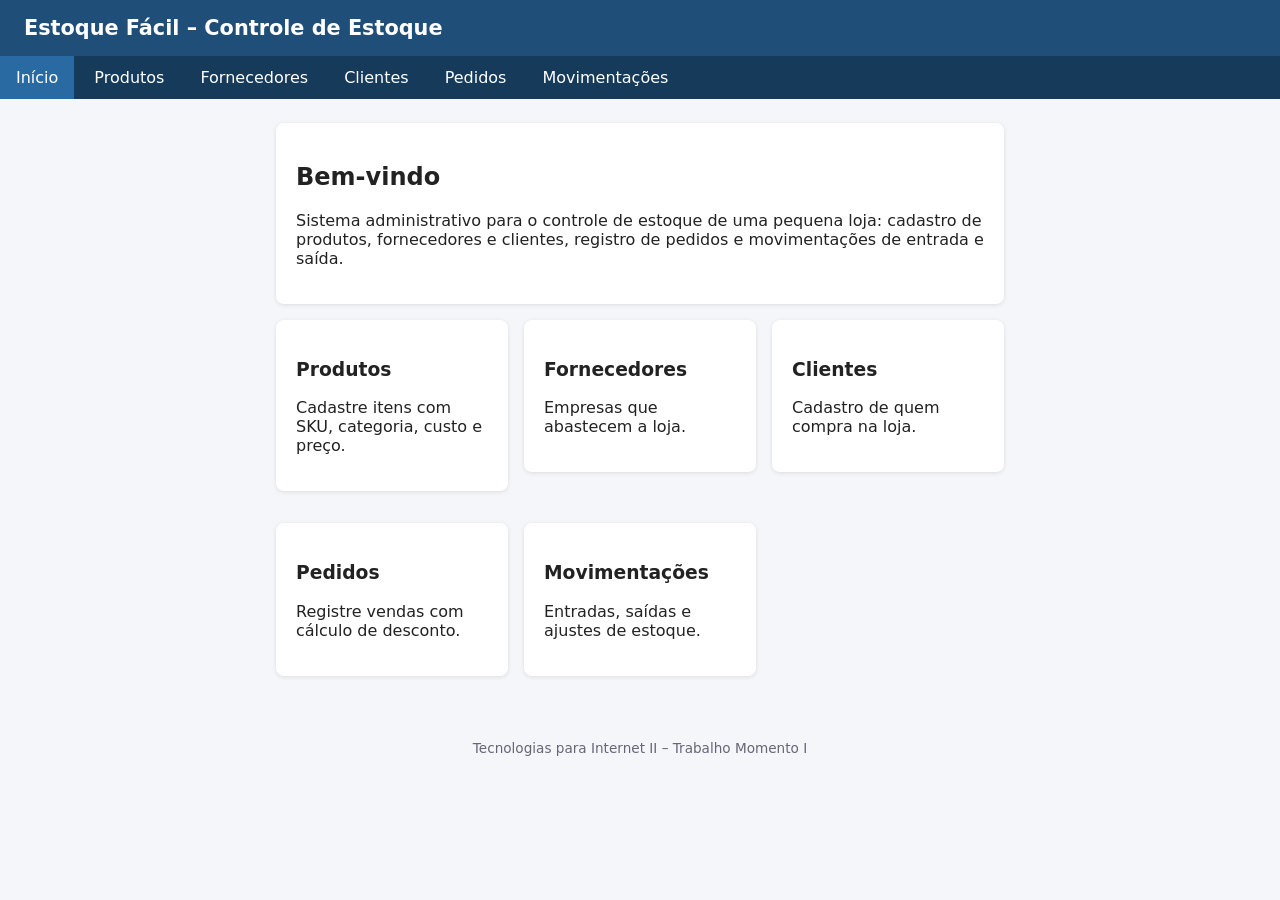
==== index.html @ b14485aa "Base do projeto: pagina inicial, menu e estilo" ====
<!DOCTYPE html>
<html lang="pt-BR">
<head>
    <meta charset="UTF-8">
    <meta name="viewport" content="width=device-width, initial-scale=1">
    <title>Estoque Fácil – Início</title>
    <link rel="stylesheet" href="css/style.css">
</head>
<body>
    <header><h1>Estoque Fácil – Controle de Estoque</h1></header>
    <menutpi2>
    <nav aria-label="Menu principal">
        <ul>
            <li><a href="index.html" aria-current="page">Início</a></li>
            <li><a href="produtos.html">Produtos</a></li>
            <li><a href="fornecedores.html">Fornecedores</a></li>
            <li><a href="clientes.html">Clientes</a></li>
            <li><a href="pedidos.html">Pedidos</a></li>
            <li><a href="movimentacoes.html">Movimentações</a></li>
        </ul>
    </nav>
    </menutpi2>
    <main>
        <div class="card">
            <h2>Bem-vindo</h2>
            <p>Sistema administrativo para o controle de estoque de uma pequena loja: cadastro de produtos, fornecedores e clientes, registro de pedidos e movimentações de entrada e saída.</p>
        </div>
        <div class="grade">
            <a href="produtos.html"><div class="card"><h3>Produtos</h3><p>Cadastre itens com SKU, categoria, custo e preço.</p></div></a>
            <a href="fornecedores.html"><div class="card"><h3>Fornecedores</h3><p>Empresas que abastecem a loja.</p></div></a>
            <a href="clientes.html"><div class="card"><h3>Clientes</h3><p>Cadastro de quem compra na loja.</p></div></a>
            <a href="pedidos.html"><div class="card"><h3>Pedidos</h3><p>Registre vendas com cálculo de desconto.</p></div></a>
            <a href="movimentacoes.html"><div class="card"><h3>Movimentações</h3><p>Entradas, saídas e ajustes de estoque.</p></div></a>
        </div>
    </main>
    <footer>Tecnologias para Internet II – Trabalho Momento I</footer>
</body>
</html>
---- css/style.css ----
:root {
    --cor-primaria: #1f4e79;
    --cor-fundo: #f4f6f9;
    --cor-erro: #b3261e;
    --cor-ok: #1b6e3c;
}
* { box-sizing: border-box; }
body { margin: 0; font-family: system-ui, sans-serif; background: var(--cor-fundo); color: #222; }
header { background: var(--cor-primaria); color: #fff; padding: 1rem 1.5rem; }
header h1 { margin: 0; font-size: 1.3rem; }
nav ul { list-style: none; margin: 0; padding: 0; display: flex; flex-wrap: wrap; gap: .25rem; background: #163a5a; }
nav a { display: block; padding: .75rem 1rem; color: #fff; text-decoration: none; }
nav a:hover, nav a[aria-current="page"] { background: #2a6aa3; }
main { max-width: 760px; margin: 1.5rem auto; padding: 0 1rem; }
.card { background: #fff; border-radius: 8px; padding: 1.25rem; box-shadow: 0 1px 4px rgba(0,0,0,.1); margin-bottom: 1rem; }
.grade { display: grid; grid-template-columns: repeat(auto-fit, minmax(220px, 1fr)); gap: 1rem; }
.grade a { text-decoration: none; color: inherit; }
.grade .card:hover { box-shadow: 0 3px 10px rgba(0,0,0,.2); }
label { display: block; font-weight: 600; margin-top: .9rem; }
input, select, textarea { width: 100%; padding: .55rem; margin-top: .25rem; border: 1px solid #aab; border-radius: 4px; font: inherit; }
.invalido { border-color: var(--cor-erro); }
.erro { color: var(--cor-erro); font-size: .85rem; min-height: 1em; }
button { margin-top: 1.2rem; padding: .7rem 1.4rem; border: 0; border-radius: 4px; background: var(--cor-primaria); color: #fff; font: inherit; cursor: pointer; }
button:hover { background: #2a6aa3; }
.resultado:empty { display: none; }
.resultado { padding: 1rem; border-radius: 6px; margin-top: 1rem; }
.resultado.sucesso { background: #e3f4ea; border: 1px solid var(--cor-ok); }
.resultado.falha { background: #fbe9e7; border: 1px solid var(--cor-erro); }
.voltar { display: inline-block; margin-top: 1rem; color: var(--cor-primaria); }
footer { text-align: center; color: #667; padding: 1.5rem; font-size: .85rem; }

menutpi2, tpi2 { display: block; }
tpi2 { height: 0; }
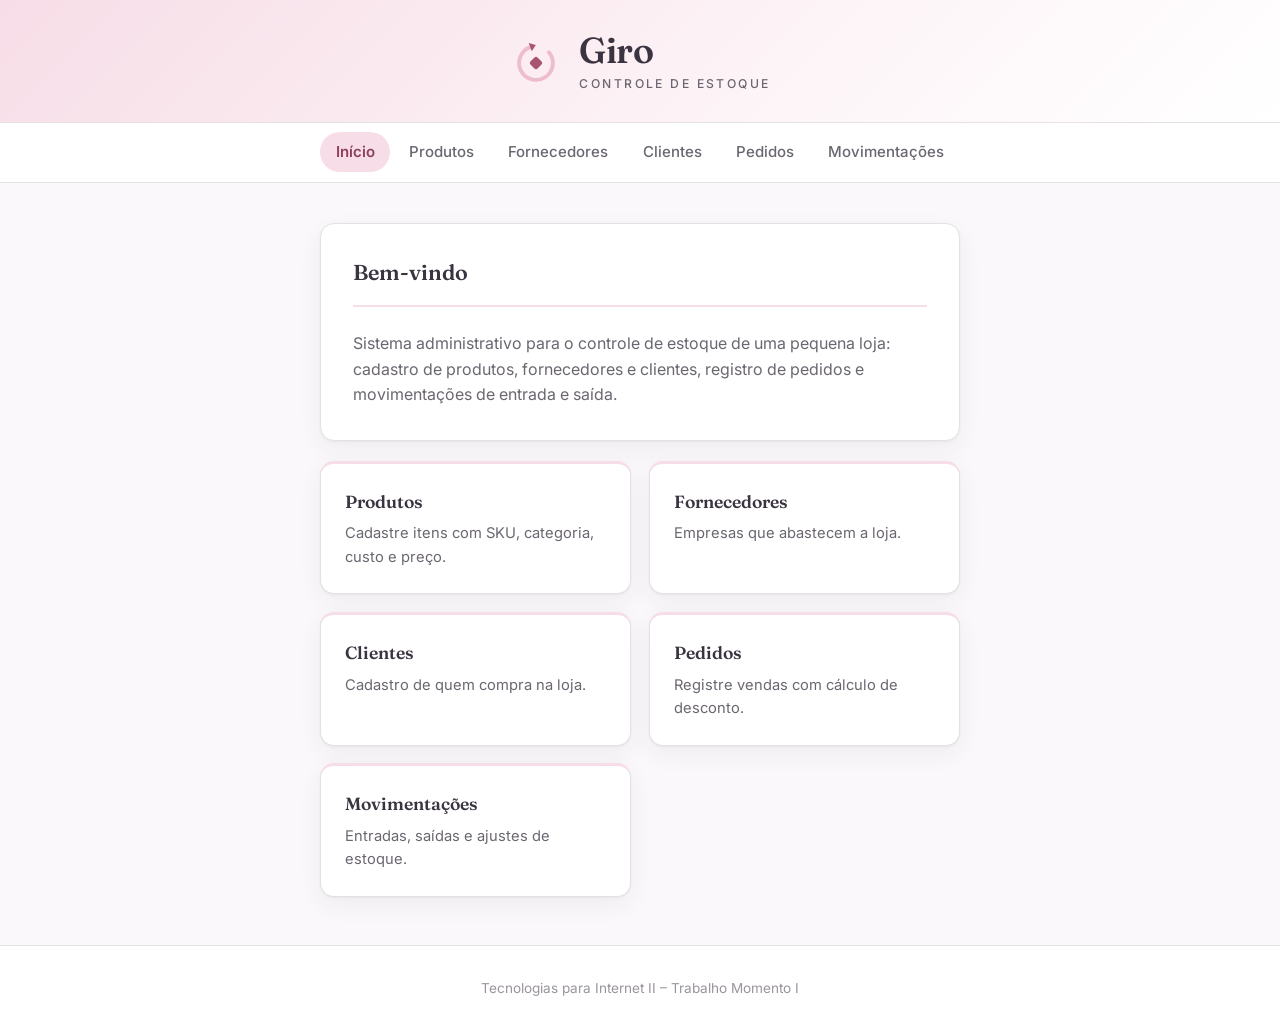
==== commit 286bf4c6: "Identidade visual: logo, nova paleta e tipografia" ====
--- a/index.html
+++ b/index.html
@@ -3,11 +3,23 @@
 <head>
     <meta charset="UTF-8">
     <meta name="viewport" content="width=device-width, initial-scale=1">
-    <title>Estoque Fácil – Início</title>
+    <title>Giro – Início</title>
+    <link rel="preconnect" href="https://fonts.googleapis.com">
+    <link rel="preconnect" href="https://fonts.gstatic.com" crossorigin>
+    <link href="https://fonts.googleapis.com/css2?family=Fraunces:opsz,wght@9..144,600&family=Inter:wght@400;500;600&display=swap" rel="stylesheet">
+    <link rel="icon" href="img/logo.svg" type="image/svg+xml">
     <link rel="stylesheet" href="css/style.css">
 </head>
 <body>
-    <header><h1>Estoque Fácil – Controle de Estoque</h1></header>
+    <header>
+        <div class="marca">
+            <img class="logo" src="img/logo.svg" alt="" width="52" height="52">
+            <div class="marca-texto">
+                <h1>Giro</h1>
+                <p class="subtitulo">Controle de Estoque</p>
+            </div>
+        </div>
+    </header>
     <menutpi2>
     <nav aria-label="Menu principal">
         <ul>
--- a/css/style.css
+++ b/css/style.css
@@ -1,33 +1,302 @@
 :root {
-    --cor-primaria: #1f4e79;
-    --cor-fundo: #f4f6f9;
+    /* Paleta: cinza, rosa bebê e branco */
+    --rosa-claro: #fdf4f7;
+    --rosa: #f7dde7;
+    --rosa-medio: #edbccf;
+    --rosa-escuro: #a85573;
+    --rosa-texto: #8e3f5c;
+
+    --cinza-900: #3a3340;
+    --cinza-600: #6b6670;
+    --cinza-400: #9a949f;
+    --cinza-200: #e4e0e6;
+    --cinza-100: #f4f2f5;
+    --branco: #ffffff;
+    --fundo: #faf8fa;
+
     --cor-erro: #b3261e;
     --cor-ok: #1b6e3c;
-}
+
+    --raio: 14px;
+    --sombra: 0 1px 2px rgba(58, 51, 64, .05), 0 8px 24px rgba(58, 51, 64, .06);
+}
+
 * { box-sizing: border-box; }
-body { margin: 0; font-family: system-ui, sans-serif; background: var(--cor-fundo); color: #222; }
-header { background: var(--cor-primaria); color: #fff; padding: 1rem 1.5rem; }
-header h1 { margin: 0; font-size: 1.3rem; }
-nav ul { list-style: none; margin: 0; padding: 0; display: flex; flex-wrap: wrap; gap: .25rem; background: #163a5a; }
-nav a { display: block; padding: .75rem 1rem; color: #fff; text-decoration: none; }
-nav a:hover, nav a[aria-current="page"] { background: #2a6aa3; }
-main { max-width: 760px; margin: 1.5rem auto; padding: 0 1rem; }
-.card { background: #fff; border-radius: 8px; padding: 1.25rem; box-shadow: 0 1px 4px rgba(0,0,0,.1); margin-bottom: 1rem; }
-.grade { display: grid; grid-template-columns: repeat(auto-fit, minmax(220px, 1fr)); gap: 1rem; }
+
+body {
+    margin: 0;
+    font-family: "Inter", system-ui, -apple-system, "Segoe UI", sans-serif;
+    font-size: 16px;
+    line-height: 1.6;
+    background: var(--fundo);
+    color: var(--cinza-900);
+    -webkit-font-smoothing: antialiased;
+}
+
+/* ---------- Cabeçalho e menu ---------- */
+
+header {
+    background: linear-gradient(135deg, var(--rosa) 0%, var(--rosa-claro) 60%, var(--branco) 100%);
+    border-bottom: 1px solid var(--cinza-200);
+    padding: 2rem 1.5rem 1.75rem;
+    text-align: center;
+}
+
+.marca {
+    display: flex;
+    align-items: center;
+    justify-content: center;
+    gap: 1rem;
+}
+
+.logo {
+    width: 54px;
+    height: 54px;
+    flex-shrink: 0;
+}
+
+.marca-texto { text-align: left; }
+
+header h1 {
+    margin: 0;
+    font-family: "Fraunces", Georgia, serif;
+    font-size: 2.25rem;
+    font-weight: 600;
+    line-height: 1;
+    letter-spacing: -.015em;
+    color: var(--cinza-900);
+}
+
+.subtitulo {
+    margin: .4rem 0 0;
+    font-size: .76rem;
+    font-weight: 500;
+    letter-spacing: .2em;
+    text-transform: uppercase;
+    color: var(--cinza-600);
+}
+
+nav {
+    background: var(--branco);
+    border-bottom: 1px solid var(--cinza-200);
+    position: sticky;
+    top: 0;
+    z-index: 10;
+}
+
+nav ul {
+    list-style: none;
+    margin: 0 auto;
+    padding: .6rem 1rem;
+    max-width: 880px;
+    display: flex;
+    flex-wrap: wrap;
+    justify-content: center;
+    gap: .25rem;
+}
+
+nav a {
+    display: block;
+    padding: .5rem .95rem;
+    border-radius: 999px;
+    color: var(--cinza-600);
+    font-size: .94rem;
+    font-weight: 500;
+    text-decoration: none;
+    transition: background .15s ease, color .15s ease;
+}
+
+nav a:hover { background: var(--cinza-100); color: var(--cinza-900); }
+
+nav a[aria-current="page"] {
+    background: var(--rosa);
+    color: var(--rosa-texto);
+    font-weight: 600;
+}
+
+/* ---------- Conteúdo ---------- */
+
+main {
+    max-width: 680px;
+    margin: 2.5rem auto 3rem;
+    padding: 0 1.25rem;
+}
+
+.card {
+    background: var(--branco);
+    border: 1px solid var(--cinza-200);
+    border-radius: var(--raio);
+    padding: 2rem;
+    box-shadow: var(--sombra);
+    margin-bottom: 1.25rem;
+}
+
+.card h2 {
+    margin: 0 0 1.5rem;
+    padding-bottom: .9rem;
+    border-bottom: 2px solid var(--rosa);
+    font-family: "Fraunces", Georgia, serif;
+    font-size: 1.35rem;
+    font-weight: 600;
+}
+
+.card h3 {
+    margin: 0 0 .4rem;
+    font-family: "Fraunces", Georgia, serif;
+    font-size: 1.1rem;
+    font-weight: 600;
+}
+
+.card p { margin: 0; color: var(--cinza-600); }
+
+/* Cartões da página inicial */
+
+.grade {
+    display: grid;
+    grid-template-columns: repeat(auto-fit, minmax(210px, 1fr));
+    gap: 1.1rem;
+}
+
 .grade a { text-decoration: none; color: inherit; }
-.grade .card:hover { box-shadow: 0 3px 10px rgba(0,0,0,.2); }
-label { display: block; font-weight: 600; margin-top: .9rem; }
-input, select, textarea { width: 100%; padding: .55rem; margin-top: .25rem; border: 1px solid #aab; border-radius: 4px; font: inherit; }
+
+.grade .card {
+    height: 100%;
+    margin: 0;
+    padding: 1.5rem;
+    border-top: 3px solid var(--rosa);
+    transition: transform .18s ease, box-shadow .18s ease, border-color .18s ease;
+}
+
+.grade a:hover .card {
+    transform: translateY(-3px);
+    border-top-color: var(--rosa-escuro);
+    box-shadow: 0 1px 2px rgba(58, 51, 64, .06), 0 12px 28px rgba(168, 85, 115, .14);
+}
+
+.grade .card p { font-size: .92rem; }
+
+/* ---------- Formulários ---------- */
+
+label {
+    display: block;
+    margin-top: 1.25rem;
+    margin-bottom: .35rem;
+    font-size: .8rem;
+    font-weight: 600;
+    letter-spacing: .04em;
+    text-transform: uppercase;
+    color: var(--cinza-600);
+}
+
+input, select, textarea {
+    width: 100%;
+    padding: .7rem .85rem;
+    border: 1px solid var(--cinza-200);
+    border-radius: 9px;
+    background: var(--branco);
+    color: var(--cinza-900);
+    font: inherit;
+    transition: border-color .15s ease, box-shadow .15s ease;
+}
+
+input::placeholder { color: var(--cinza-400); }
+
+input:focus, select:focus, textarea:focus {
+    outline: none;
+    border-color: var(--rosa-medio);
+    box-shadow: 0 0 0 3px var(--rosa);
+}
+
 .invalido { border-color: var(--cor-erro); }
-.erro { color: var(--cor-erro); font-size: .85rem; min-height: 1em; }
-button { margin-top: 1.2rem; padding: .7rem 1.4rem; border: 0; border-radius: 4px; background: var(--cor-primaria); color: #fff; font: inherit; cursor: pointer; }
-button:hover { background: #2a6aa3; }
+.invalido:focus { box-shadow: 0 0 0 3px rgba(179, 38, 30, .15); }
+
+.erro {
+    margin-top: .3rem;
+    color: var(--cor-erro);
+    font-size: .83rem;
+    line-height: 1.4;
+    min-height: 1.2em;
+}
+
+button {
+    width: 100%;
+    margin-top: 1.75rem;
+    padding: .85rem 1.5rem;
+    border: 0;
+    border-radius: 999px;
+    background: var(--rosa-escuro);
+    color: var(--branco);
+    font: inherit;
+    font-weight: 600;
+    letter-spacing: .01em;
+    cursor: pointer;
+    transition: background .15s ease, box-shadow .15s ease;
+}
+
+button:hover { background: var(--rosa-texto); box-shadow: 0 6px 18px rgba(168, 85, 115, .28); }
+button:focus-visible { outline: 3px solid var(--rosa-medio); outline-offset: 2px; }
+
+/* ---------- Resultado ---------- */
+
 .resultado:empty { display: none; }
-.resultado { padding: 1rem; border-radius: 6px; margin-top: 1rem; }
-.resultado.sucesso { background: #e3f4ea; border: 1px solid var(--cor-ok); }
-.resultado.falha { background: #fbe9e7; border: 1px solid var(--cor-erro); }
-.voltar { display: inline-block; margin-top: 1rem; color: var(--cor-primaria); }
-footer { text-align: center; color: #667; padding: 1.5rem; font-size: .85rem; }
-
-menutpi2, tpi2 { display: block; }
-tpi2 { height: 0; }
+
+.resultado {
+    margin-top: 1.5rem;
+    padding: 1.1rem 1.25rem;
+    border-radius: var(--raio);
+    border: 1px solid var(--cinza-200);
+    background: var(--cinza-100);
+}
+
+.resultado strong { display: block; margin-bottom: .5rem; font-size: 1rem; }
+
+.resultado ul { margin: 0; padding-left: 1.2rem; }
+.resultado li { font-size: .93rem; margin-bottom: .2rem; }
+
+.resultado.sucesso { background: #f1f8f3; border-color: #bcdcc7; }
+.resultado.sucesso strong { color: var(--cor-ok); }
+
+.resultado.falha { background: #fdf3f2; border-color: #f0c8c5; }
+.resultado.falha strong { color: var(--cor-erro); }
+
+/* ---------- Rodapé e navegação ---------- */
+
+.voltar {
+    display: inline-block;
+    margin-top: .5rem;
+    padding: .5rem .25rem;
+    color: var(--rosa-texto);
+    font-size: .92rem;
+    font-weight: 500;
+    text-decoration: none;
+}
+
+.voltar:hover { text-decoration: underline; }
+
+footer {
+    padding: 2rem 1.5rem;
+    border-top: 1px solid var(--cinza-200);
+    background: var(--branco);
+    color: var(--cinza-400);
+    font-size: .85rem;
+    text-align: center;
+}
+
+/* ---------- Tags personalizadas exigidas no enunciado ---------- */
+
+menutpi2 { display: block; }
+tpi2 { display: block; height: 0; }
+
+/* ---------- Telas pequenas ---------- */
+
+@media (max-width: 600px) {
+    header { padding: 1.5rem 1rem 1.25rem; }
+    header h1 { font-size: 1.7rem; }
+    .marca { gap: .75rem; }
+    .logo { width: 42px; height: 42px; }
+    .subtitulo { font-size: .7rem; letter-spacing: .16em; }
+    nav ul { justify-content: flex-start; overflow-x: auto; flex-wrap: nowrap; }
+    nav a { white-space: nowrap; }
+    main { margin: 1.5rem auto 2rem; }
+    .card { padding: 1.4rem; }
+}
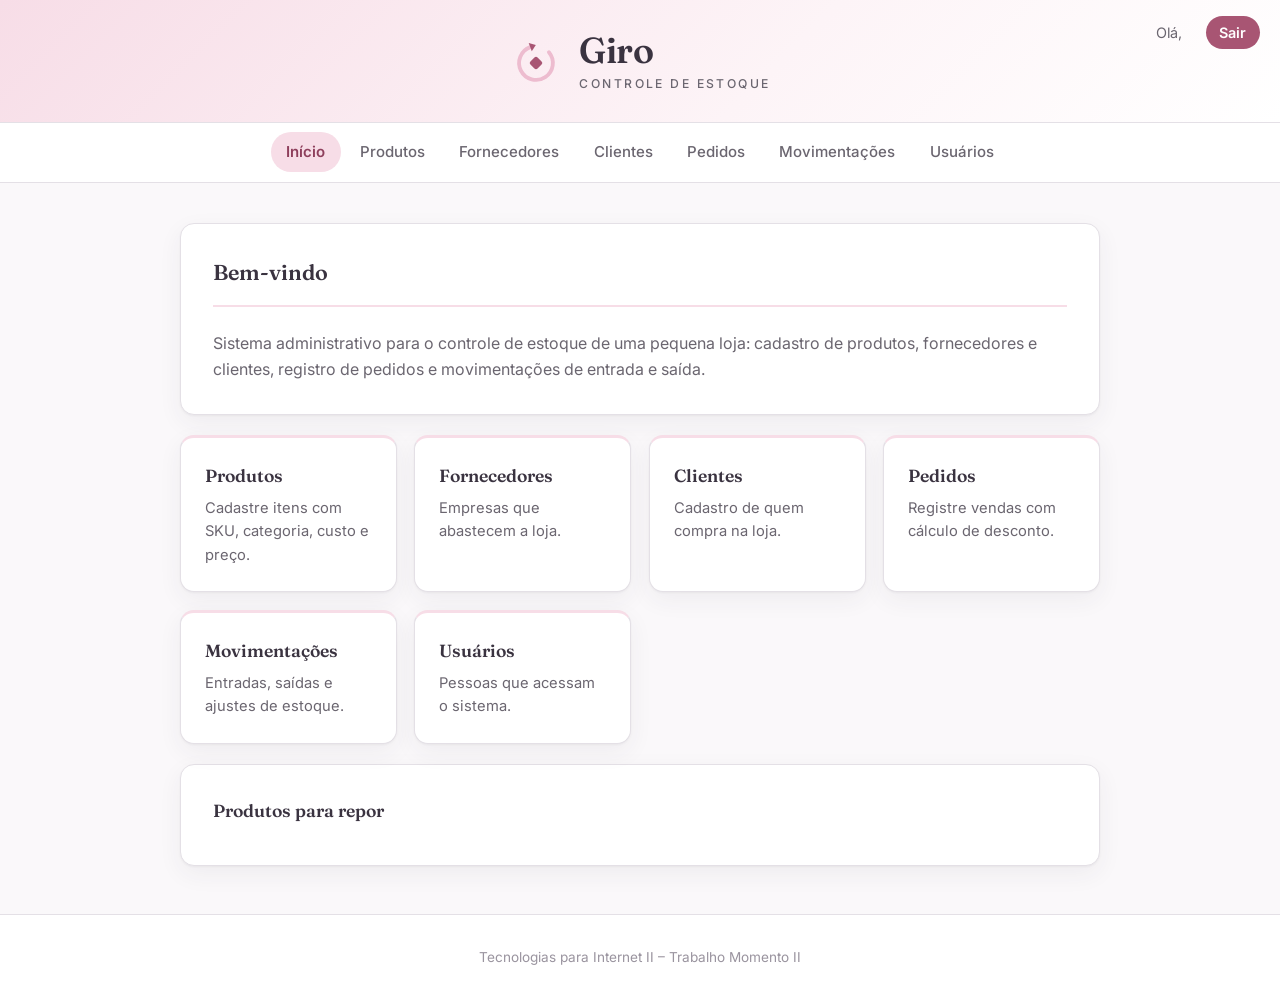
==== commit 7918ce90: "Momento II: banco de dados, login e sessao" ====
--- a/index.html
+++ b/index.html
@@ -19,8 +19,11 @@
                 <p class="subtitulo">Controle de Estoque</p>
             </div>
         </div>
+        <div class="usuario-logado">
+            Olá, <strong id="nome-usuario"></strong>
+            <a href="php/logout.php">Sair</a>
+        </div>
     </header>
-    <menutpi2>
     <nav aria-label="Menu principal">
         <ul>
             <li><a href="index.html" aria-current="page">Início</a></li>
@@ -29,9 +32,9 @@
             <li><a href="clientes.html">Clientes</a></li>
             <li><a href="pedidos.html">Pedidos</a></li>
             <li><a href="movimentacoes.html">Movimentações</a></li>
+            <li><a href="usuarios.html">Usuários</a></li>
         </ul>
     </nav>
-    </menutpi2>
     <main>
         <div class="card">
             <h2>Bem-vindo</h2>
@@ -43,8 +46,15 @@
             <a href="clientes.html"><div class="card"><h3>Clientes</h3><p>Cadastro de quem compra na loja.</p></div></a>
             <a href="pedidos.html"><div class="card"><h3>Pedidos</h3><p>Registre vendas com cálculo de desconto.</p></div></a>
             <a href="movimentacoes.html"><div class="card"><h3>Movimentações</h3><p>Entradas, saídas e ajustes de estoque.</p></div></a>
+            <a href="usuarios.html"><div class="card"><h3>Usuários</h3><p>Pessoas que acessam o sistema.</p></div></a>
+        </div>
+        <div class="card repor">
+            <h3>Produtos para repor</h3>
+            <ul id="lista-repor"></ul>
         </div>
     </main>
-    <footer>Tecnologias para Internet II – Trabalho Momento I</footer>
+    <footer>Tecnologias para Internet II – Trabalho Momento II</footer>
+    <script src="js/app.js"></script>
+    <script src="js/inicio.js"></script>
 </body>
 </html>
--- a/css/style.css
+++ b/css/style.css
@@ -117,7 +117,7 @@
 /* ---------- Conteúdo ---------- */
 
 main {
-    max-width: 680px;
+    max-width: 960px;
     margin: 2.5rem auto 3rem;
     padding: 0 1.25rem;
 }
@@ -282,10 +282,86 @@
     text-align: center;
 }
 
-/* ---------- Tags personalizadas exigidas no enunciado ---------- */
-
-menutpi2 { display: block; }
-tpi2 { display: block; height: 0; }
+/* ---------- Trabalho 2: login, tabelas e lista de reposição ---------- */
+
+main.estreito { max-width: 460px; }
+
+header { position: relative; }
+
+.usuario-logado {
+    position: absolute;
+    top: 1rem;
+    right: 1.25rem;
+    display: flex;
+    align-items: center;
+    gap: .75rem;
+    font-size: .9rem;
+    color: var(--cinza-600);
+}
+
+.usuario-logado a {
+    padding: .3rem .85rem;
+    border-radius: 999px;
+    background: var(--rosa-escuro);
+    color: var(--branco);
+    font-weight: 600;
+    text-decoration: none;
+}
+
+button.pequeno, button.secundario {
+    width: auto;
+    margin: 0;
+    padding: .35rem .9rem;
+    font-size: .85rem;
+}
+
+button.secundario {
+    display: block;
+    width: 100%;
+    margin-top: .75rem;
+    padding: .7rem 1.5rem;
+    background: var(--branco);
+    color: var(--rosa-texto);
+    border: 1px solid var(--rosa-medio);
+}
+
+button.secundario:hover { background: var(--rosa-claro); box-shadow: none; }
+
+.dica { margin: -0.75rem 0 .5rem !important; font-size: .9rem; }
+
+.rolagem { overflow-x: auto; }
+
+table.lista {
+    width: 100%;
+    border-collapse: collapse;
+    font-size: .9rem;
+}
+
+table.lista th {
+    text-align: left;
+    padding: .55rem .6rem;
+    border-bottom: 2px solid var(--rosa);
+    font-size: .75rem;
+    letter-spacing: .04em;
+    text-transform: uppercase;
+    color: var(--cinza-600);
+    white-space: nowrap;
+}
+
+table.lista td {
+    padding: .55rem .6rem;
+    border-bottom: 1px solid var(--cinza-200);
+    vertical-align: middle;
+}
+
+table.lista tbody tr:hover { background: var(--rosa-claro); }
+
+table.lista td.acoes { white-space: nowrap; text-align: right; }
+table.lista td:first-child { white-space: nowrap; }
+table.lista td.acoes button + button { margin-left: .35rem; }
+
+.repor { margin-top: 1.25rem; }
+.repor ul { margin: .5rem 0 0; padding-left: 1.2rem; color: var(--cinza-600); }
 
 /* ---------- Telas pequenas ---------- */
 
@@ -299,4 +375,5 @@
     nav a { white-space: nowrap; }
     main { margin: 1.5rem auto 2rem; }
     .card { padding: 1.4rem; }
-}
+    .usuario-logado { position: static; justify-content: center; margin-top: .75rem; }
+}
